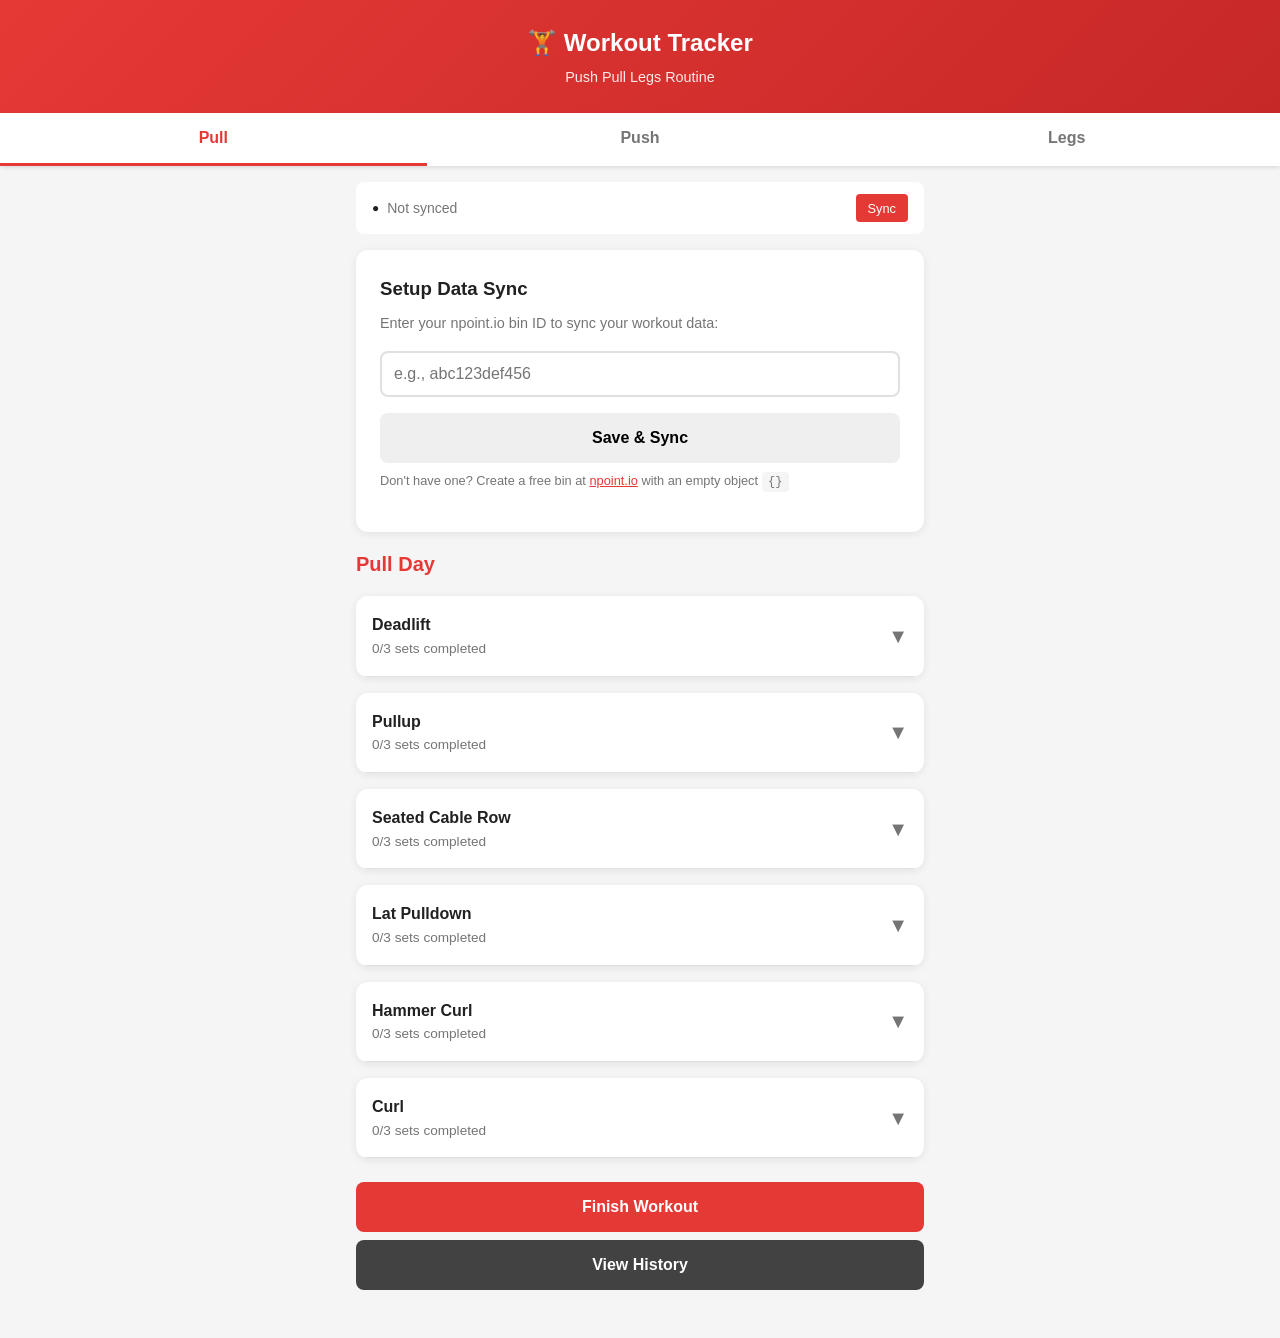
==== index.html @ d2a90299 "Add Push Pull Legs workout tracker PWA - Create frontend-only PWA for tracking weightlifting workout" ====
<!DOCTYPE html>
<html lang="en">
<head>
    <meta charset="UTF-8">
    <meta name="viewport" content="width=device-width, initial-scale=1.0">
    <meta name="description" content="Track your Push Pull Legs weightlifting workouts">
    <meta name="theme-color" content="#e53935">
    <link rel="manifest" href="manifest.json">
    <link rel="apple-touch-icon" href="icons/icon.svg">
    <title>Workout Tracker - Push Pull Legs</title>
    <link rel="stylesheet" href="styles.css">
</head>
<body>
    <header>
        <h1>🏋️ Workout Tracker</h1>
        <p class="subtitle">Push Pull Legs Routine</p>
    </header>

    <nav class="workout-tabs">
        <button class="tab-btn active" data-workout="pull">Pull</button>
        <button class="tab-btn" data-workout="push">Push</button>
        <button class="tab-btn" data-workout="legs">Legs</button>
    </nav>

    <main>
        <div class="sync-status">
            <span id="sync-indicator">●</span>
            <span id="sync-text">Not synced</span>
            <button id="sync-btn" class="btn-small">Sync</button>
        </div>

        <div class="npoint-setup" id="npoint-setup">
            <h3>Setup Data Sync</h3>
            <p>Enter your npoint.io bin ID to sync your workout data:</p>
            <input type="text" id="npoint-id" placeholder="e.g., abc123def456">
            <button id="save-npoint" class="btn">Save & Sync</button>
            <p class="help-text">
                Don't have one? Create a free bin at
                <a href="https://www.npoint.io/" target="_blank">npoint.io</a>
                with an empty object <code>{}</code>
            </p>
        </div>

        <!-- Pull Workout -->
        <section class="workout-section" id="pull-section">
            <h2>Pull Day</h2>
            <div class="exercises" id="pull-exercises"></div>
        </section>

        <!-- Push Workout -->
        <section class="workout-section hidden" id="push-section">
            <h2>Push Day</h2>
            <div class="exercises" id="push-exercises"></div>
        </section>

        <!-- Legs Workout -->
        <section class="workout-section hidden" id="legs-section">
            <h2>Legs Day</h2>
            <div class="exercises" id="legs-exercises"></div>
        </section>

        <div class="actions">
            <button id="finish-workout" class="btn btn-primary">Finish Workout</button>
            <button id="view-history" class="btn btn-secondary">View History</button>
        </div>
    </main>

    <!-- History Modal -->
    <div class="modal hidden" id="history-modal">
        <div class="modal-content">
            <div class="modal-header">
                <h2>Workout History</h2>
                <button class="close-btn" id="close-history">&times;</button>
            </div>
            <div class="modal-body" id="history-content">
                <!-- History will be populated here -->
            </div>
        </div>
    </div>

    <!-- Toast Notification -->
    <div class="toast hidden" id="toast"></div>

    <script src="app.js"></script>
</body>
</html>
---- styles.css ----
/* CSS Variables */
:root {
    --primary-color: #e53935;
    --primary-dark: #c62828;
    --secondary-color: #424242;
    --background: #f5f5f5;
    --card-bg: #ffffff;
    --text-primary: #212121;
    --text-secondary: #757575;
    --border-color: #e0e0e0;
    --success-color: #4caf50;
    --warning-color: #ff9800;
    --pull-color: #e53935;
    --push-color: #1976d2;
    --legs-color: #388e3c;
}

/* Reset and Base */
* {
    margin: 0;
    padding: 0;
    box-sizing: border-box;
}

body {
    font-family: -apple-system, BlinkMacSystemFont, 'Segoe UI', Roboto, Oxygen, Ubuntu, sans-serif;
    background-color: var(--background);
    color: var(--text-primary);
    line-height: 1.6;
    min-height: 100vh;
}

/* Header */
header {
    background: linear-gradient(135deg, var(--primary-color), var(--primary-dark));
    color: white;
    padding: 1.5rem;
    text-align: center;
    box-shadow: 0 2px 8px rgba(0,0,0,0.15);
}

header h1 {
    font-size: 1.5rem;
    font-weight: 600;
}

.subtitle {
    font-size: 0.9rem;
    opacity: 0.9;
    margin-top: 0.25rem;
}

/* Workout Tabs */
.workout-tabs {
    display: flex;
    background: var(--card-bg);
    box-shadow: 0 2px 4px rgba(0,0,0,0.1);
    position: sticky;
    top: 0;
    z-index: 100;
}

.tab-btn {
    flex: 1;
    padding: 1rem;
    border: none;
    background: transparent;
    font-size: 1rem;
    font-weight: 600;
    cursor: pointer;
    transition: all 0.2s;
    border-bottom: 3px solid transparent;
    color: var(--text-secondary);
}

.tab-btn:hover {
    background: var(--background);
}

.tab-btn.active {
    color: var(--primary-color);
    border-bottom-color: var(--primary-color);
}

.tab-btn[data-workout="pull"].active {
    color: var(--pull-color);
    border-bottom-color: var(--pull-color);
}

.tab-btn[data-workout="push"].active {
    color: var(--push-color);
    border-bottom-color: var(--push-color);
}

.tab-btn[data-workout="legs"].active {
    color: var(--legs-color);
    border-bottom-color: var(--legs-color);
}

/* Main Content */
main {
    max-width: 600px;
    margin: 0 auto;
    padding: 1rem;
}

/* Sync Status */
.sync-status {
    display: flex;
    align-items: center;
    gap: 0.5rem;
    padding: 0.75rem 1rem;
    background: var(--card-bg);
    border-radius: 8px;
    margin-bottom: 1rem;
    font-size: 0.875rem;
}

#sync-indicator {
    font-size: 0.75rem;
}

#sync-indicator.synced {
    color: var(--success-color);
}

#sync-indicator.syncing {
    color: var(--warning-color);
    animation: pulse 1s infinite;
}

#sync-indicator.error {
    color: var(--primary-color);
}

@keyframes pulse {
    0%, 100% { opacity: 1; }
    50% { opacity: 0.5; }
}

#sync-text {
    flex: 1;
    color: var(--text-secondary);
}

.btn-small {
    padding: 0.4rem 0.75rem;
    font-size: 0.8rem;
    background: var(--primary-color);
    color: white;
    border: none;
    border-radius: 4px;
    cursor: pointer;
    transition: background 0.2s;
}

.btn-small:hover {
    background: var(--primary-dark);
}

/* nPoint Setup */
.npoint-setup {
    background: var(--card-bg);
    padding: 1.5rem;
    border-radius: 12px;
    margin-bottom: 1rem;
    box-shadow: 0 2px 8px rgba(0,0,0,0.08);
}

.npoint-setup h3 {
    margin-bottom: 0.5rem;
    color: var(--text-primary);
}

.npoint-setup p {
    color: var(--text-secondary);
    margin-bottom: 1rem;
    font-size: 0.9rem;
}

.npoint-setup input {
    width: 100%;
    padding: 0.75rem;
    border: 2px solid var(--border-color);
    border-radius: 8px;
    font-size: 1rem;
    margin-bottom: 1rem;
    transition: border-color 0.2s;
}

.npoint-setup input:focus {
    outline: none;
    border-color: var(--primary-color);
}

.help-text {
    font-size: 0.8rem !important;
    margin-top: 0.5rem !important;
}

.help-text a {
    color: var(--primary-color);
}

.help-text code {
    background: var(--background);
    padding: 0.2rem 0.4rem;
    border-radius: 4px;
    font-size: 0.75rem;
}

.npoint-setup.hidden {
    display: none;
}

/* Workout Section */
.workout-section {
    margin-bottom: 1rem;
}

.workout-section.hidden {
    display: none;
}

.workout-section h2 {
    font-size: 1.25rem;
    margin-bottom: 1rem;
    display: flex;
    align-items: center;
    gap: 0.5rem;
}

#pull-section h2 { color: var(--pull-color); }
#push-section h2 { color: var(--push-color); }
#legs-section h2 { color: var(--legs-color); }

/* Exercise Card */
.exercise-card {
    background: var(--card-bg);
    border-radius: 12px;
    margin-bottom: 1rem;
    box-shadow: 0 2px 8px rgba(0,0,0,0.08);
    overflow: hidden;
}

.exercise-header {
    padding: 1rem;
    cursor: pointer;
    display: flex;
    justify-content: space-between;
    align-items: center;
    border-bottom: 1px solid var(--border-color);
    transition: background 0.2s;
}

.exercise-header:hover {
    background: var(--background);
}

.exercise-name {
    font-weight: 600;
    font-size: 1rem;
}

.exercise-summary {
    font-size: 0.85rem;
    color: var(--text-secondary);
}

.exercise-toggle {
    font-size: 1.25rem;
    color: var(--text-secondary);
    transition: transform 0.2s;
}

.exercise-card.expanded .exercise-toggle {
    transform: rotate(180deg);
}

.exercise-body {
    padding: 1rem;
    display: none;
}

.exercise-card.expanded .exercise-body {
    display: block;
}

/* Set Row */
.set-row {
    display: grid;
    grid-template-columns: 50px 1fr 1fr auto;
    gap: 0.75rem;
    align-items: center;
    padding: 0.5rem 0;
    border-bottom: 1px solid var(--border-color);
}

.set-row:last-child {
    border-bottom: none;
}

.set-label {
    font-weight: 600;
    color: var(--text-secondary);
    font-size: 0.9rem;
}

.set-input {
    display: flex;
    flex-direction: column;
    gap: 0.25rem;
}

.set-input label {
    font-size: 0.7rem;
    color: var(--text-secondary);
    text-transform: uppercase;
    letter-spacing: 0.5px;
}

.set-input input {
    width: 100%;
    padding: 0.5rem;
    border: 2px solid var(--border-color);
    border-radius: 6px;
    font-size: 1rem;
    text-align: center;
    transition: border-color 0.2s;
}

.set-input input:focus {
    outline: none;
    border-color: var(--primary-color);
}

.set-input input.improved {
    border-color: var(--success-color);
    background: rgba(76, 175, 80, 0.1);
}

.set-check {
    width: 36px;
    height: 36px;
    border: 2px solid var(--border-color);
    border-radius: 50%;
    background: white;
    cursor: pointer;
    display: flex;
    align-items: center;
    justify-content: center;
    font-size: 1.25rem;
    transition: all 0.2s;
}

.set-check:hover {
    border-color: var(--success-color);
}

.set-check.completed {
    background: var(--success-color);
    border-color: var(--success-color);
    color: white;
}

/* Previous Performance */
.previous-performance {
    background: var(--background);
    padding: 0.75rem;
    border-radius: 8px;
    margin-bottom: 1rem;
    font-size: 0.85rem;
}

.previous-performance .label {
    color: var(--text-secondary);
    margin-bottom: 0.25rem;
}

.previous-performance .value {
    font-weight: 600;
    color: var(--text-primary);
}

/* Weight Suggestion */
.weight-suggestion {
    font-size: 0.75rem;
    color: var(--success-color);
    margin-top: 0.25rem;
}

/* Buttons */
.btn {
    width: 100%;
    padding: 1rem;
    border: none;
    border-radius: 8px;
    font-size: 1rem;
    font-weight: 600;
    cursor: pointer;
    transition: all 0.2s;
}

.btn-primary {
    background: var(--primary-color);
    color: white;
}

.btn-primary:hover {
    background: var(--primary-dark);
}

.btn-secondary {
    background: var(--secondary-color);
    color: white;
    margin-top: 0.5rem;
}

.btn-secondary:hover {
    background: #333;
}

.actions {
    margin-top: 1.5rem;
    padding-bottom: 2rem;
}

/* Modal */
.modal {
    position: fixed;
    top: 0;
    left: 0;
    right: 0;
    bottom: 0;
    background: rgba(0,0,0,0.5);
    display: flex;
    align-items: center;
    justify-content: center;
    z-index: 1000;
    padding: 1rem;
}

.modal.hidden {
    display: none;
}

.modal-content {
    background: var(--card-bg);
    border-radius: 12px;
    width: 100%;
    max-width: 500px;
    max-height: 80vh;
    overflow: hidden;
    display: flex;
    flex-direction: column;
}

.modal-header {
    display: flex;
    justify-content: space-between;
    align-items: center;
    padding: 1rem;
    border-bottom: 1px solid var(--border-color);
}

.modal-header h2 {
    font-size: 1.25rem;
}

.close-btn {
    background: none;
    border: none;
    font-size: 1.5rem;
    cursor: pointer;
    color: var(--text-secondary);
    padding: 0.25rem;
}

.close-btn:hover {
    color: var(--text-primary);
}

.modal-body {
    padding: 1rem;
    overflow-y: auto;
}

/* History Items */
.history-item {
    background: var(--background);
    padding: 1rem;
    border-radius: 8px;
    margin-bottom: 0.75rem;
}

.history-date {
    font-weight: 600;
    color: var(--text-primary);
    margin-bottom: 0.5rem;
    display: flex;
    justify-content: space-between;
    align-items: center;
}

.history-type {
    font-size: 0.75rem;
    padding: 0.25rem 0.5rem;
    border-radius: 4px;
    color: white;
}

.history-type.pull { background: var(--pull-color); }
.history-type.push { background: var(--push-color); }
.history-type.legs { background: var(--legs-color); }

.history-exercises {
    font-size: 0.85rem;
    color: var(--text-secondary);
}

.history-exercise {
    margin-top: 0.5rem;
    padding-left: 0.5rem;
    border-left: 3px solid var(--border-color);
}

.history-exercise-name {
    font-weight: 500;
    color: var(--text-primary);
}

.history-sets {
    font-size: 0.8rem;
    margin-top: 0.25rem;
}

.no-history {
    text-align: center;
    color: var(--text-secondary);
    padding: 2rem;
}

/* Toast */
.toast {
    position: fixed;
    bottom: 2rem;
    left: 50%;
    transform: translateX(-50%);
    background: var(--secondary-color);
    color: white;
    padding: 1rem 1.5rem;
    border-radius: 8px;
    box-shadow: 0 4px 12px rgba(0,0,0,0.2);
    z-index: 1001;
    animation: slideUp 0.3s ease;
}

.toast.hidden {
    display: none;
}

.toast.success {
    background: var(--success-color);
}

.toast.error {
    background: var(--primary-color);
}

@keyframes slideUp {
    from {
        opacity: 0;
        transform: translateX(-50%) translateY(20px);
    }
    to {
        opacity: 1;
        transform: translateX(-50%) translateY(0);
    }
}

/* Empty State */
.empty-state {
    text-align: center;
    padding: 2rem;
    color: var(--text-secondary);
}

/* Responsive */
@media (max-width: 400px) {
    .set-row {
        grid-template-columns: 40px 1fr 1fr auto;
        gap: 0.5rem;
    }

    .set-input input {
        padding: 0.4rem;
        font-size: 0.9rem;
    }
}

/* Add Set Button */
.add-set-btn {
    width: 100%;
    padding: 0.75rem;
    margin-top: 0.5rem;
    background: var(--background);
    border: 2px dashed var(--border-color);
    border-radius: 8px;
    color: var(--text-secondary);
    font-size: 0.9rem;
    cursor: pointer;
    transition: all 0.2s;
}

.add-set-btn:hover {
    border-color: var(--primary-color);
    color: var(--primary-color);
}

/* Remove Set Button */
.remove-set-btn {
    background: none;
    border: none;
    color: var(--text-secondary);
    cursor: pointer;
    font-size: 1rem;
    padding: 0.25rem;
    opacity: 0;
    transition: opacity 0.2s;
}

.set-row:hover .remove-set-btn {
    opacity: 1;
}

.remove-set-btn:hover {
    color: var(--primary-color);
}
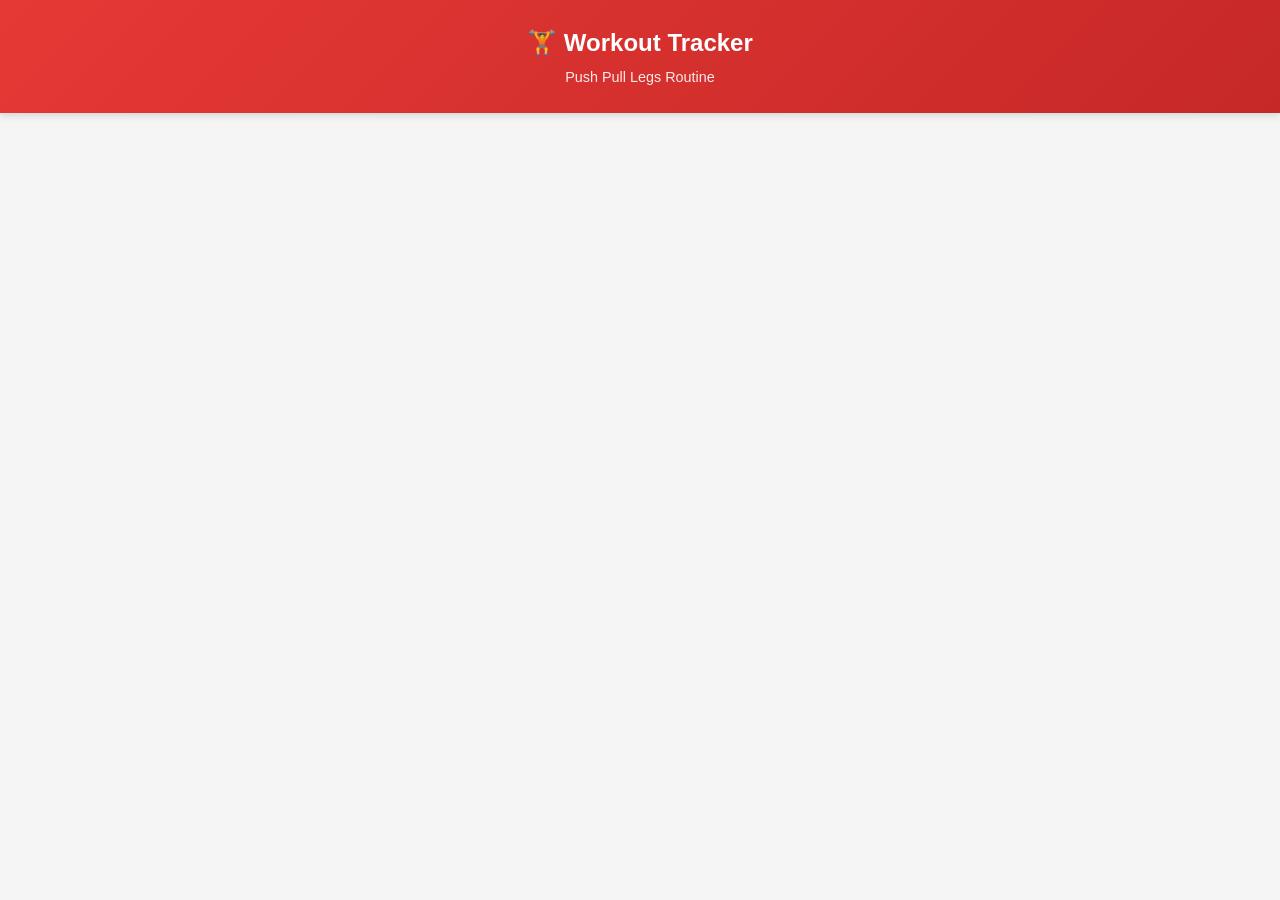
==== commit 447b4921: "Add exercise history, records, reordering, edit sessions, desktop view Major feature update: - Exerc" ====
--- a/index.html
+++ b/index.html
@@ -2,7 +2,7 @@
 <html lang="en">
 <head>
     <meta charset="UTF-8">
-    <meta name="viewport" content="width=device-width, initial-scale=1.0">
+    <meta name="viewport" content="width=device-width, initial-scale=1.0, maximum-scale=1.0, user-scalable=no">
     <meta name="description" content="Track your Push Pull Legs weightlifting workouts">
     <meta name="theme-color" content="#e53935">
     <link rel="manifest" href="manifest.json">
@@ -16,54 +16,126 @@
         <p class="subtitle">Push Pull Legs Routine</p>
     </header>
 
-    <nav class="workout-tabs">
-        <button class="tab-btn active" data-workout="pull">Pull</button>
-        <button class="tab-btn" data-workout="push">Push</button>
-        <button class="tab-btn" data-workout="legs">Legs</button>
-    </nav>
+    <!-- Mobile View -->
+    <div id="mobile-view">
+        <nav class="workout-tabs">
+            <button class="tab-btn active" data-workout="pull">Pull</button>
+            <button class="tab-btn" data-workout="push">Push</button>
+            <button class="tab-btn" data-workout="legs">Legs</button>
+            <button class="tab-btn" data-workout="records">Records</button>
+        </nav>
 
-    <main>
-        <div class="sync-status">
-            <span id="sync-indicator">●</span>
-            <span id="sync-text">Not synced</span>
-            <button id="sync-btn" class="btn-small">Sync</button>
+        <main>
+            <div class="sync-status">
+                <span id="sync-indicator">●</span>
+                <span id="sync-text">Not synced</span>
+                <button id="sync-btn" class="btn-small">Sync</button>
+            </div>
+
+            <div class="npoint-setup" id="npoint-setup">
+                <h3>Setup Data Sync</h3>
+                <p>Enter your npoint.io bin ID to sync your workout data:</p>
+                <input type="text" id="npoint-id" placeholder="e.g., abc123def456">
+                <button id="save-npoint" class="btn">Save & Sync</button>
+                <p class="help-text">
+                    Don't have one? Create a free bin at
+                    <a href="https://www.npoint.io/" target="_blank">npoint.io</a>
+                    with an empty object <code>{}</code>
+                </p>
+            </div>
+
+            <div class="npoint-connected hidden" id="npoint-connected">
+                <span>Connected: <code id="connected-id"></code></span>
+                <button id="clear-npoint" class="btn-small btn-danger">Clear</button>
+            </div>
+
+            <!-- Pull Workout -->
+            <section class="workout-section" id="pull-section">
+                <h2>Pull Day <button class="reorder-toggle btn-small" data-workout="pull">Reorder</button></h2>
+                <div class="exercises" id="pull-exercises" data-workout="pull"></div>
+            </section>
+
+            <!-- Push Workout -->
+            <section class="workout-section hidden" id="push-section">
+                <h2>Push Day <button class="reorder-toggle btn-small" data-workout="push">Reorder</button></h2>
+                <div class="exercises" id="push-exercises" data-workout="push"></div>
+            </section>
+
+            <!-- Legs Workout -->
+            <section class="workout-section hidden" id="legs-section">
+                <h2>Legs Day <button class="reorder-toggle btn-small" data-workout="legs">Reorder</button></h2>
+                <div class="exercises" id="legs-exercises" data-workout="legs"></div>
+            </section>
+
+            <!-- Records Section -->
+            <section class="workout-section hidden" id="records-section">
+                <h2>Personal Records</h2>
+                <div id="records-content"></div>
+            </section>
+
+            <div class="actions" id="workout-actions">
+                <button id="finish-workout" class="btn btn-primary">Finish Workout</button>
+                <button id="view-history" class="btn btn-secondary">View History</button>
+            </div>
+        </main>
+    </div>
+
+    <!-- Desktop View -->
+    <div id="desktop-view" class="hidden">
+        <div class="desktop-header">
+            <div class="sync-status">
+                <span id="desktop-sync-indicator">●</span>
+                <span id="desktop-sync-text">Not synced</span>
+                <button id="desktop-sync-btn" class="btn-small">Sync</button>
+            </div>
+            <div class="desktop-tabs">
+                <button class="desktop-tab active" data-view="workouts">Workouts</button>
+                <button class="desktop-tab" data-view="records">Records</button>
+                <button class="desktop-tab" data-view="progress">Progress</button>
+            </div>
         </div>
 
-        <div class="npoint-setup" id="npoint-setup">
-            <h3>Setup Data Sync</h3>
-            <p>Enter your npoint.io bin ID to sync your workout data:</p>
-            <input type="text" id="npoint-id" placeholder="e.g., abc123def456">
-            <button id="save-npoint" class="btn">Save & Sync</button>
-            <p class="help-text">
-                Don't have one? Create a free bin at
-                <a href="https://www.npoint.io/" target="_blank">npoint.io</a>
-                with an empty object <code>{}</code>
-            </p>
+        <!-- Workouts Grid View -->
+        <div class="desktop-content" id="desktop-workouts">
+            <div class="workouts-grid">
+                <div class="workout-column" id="desktop-pull">
+                    <h2 class="column-header pull">Pull</h2>
+                    <div class="workout-list" id="desktop-pull-list"></div>
+                </div>
+                <div class="workout-column" id="desktop-push">
+                    <h2 class="column-header push">Push</h2>
+                    <div class="workout-list" id="desktop-push-list"></div>
+                </div>
+                <div class="workout-column" id="desktop-legs">
+                    <h2 class="column-header legs">Legs</h2>
+                    <div class="workout-list" id="desktop-legs-list"></div>
+                </div>
+            </div>
         </div>
 
-        <!-- Pull Workout -->
-        <section class="workout-section" id="pull-section">
-            <h2>Pull Day</h2>
-            <div class="exercises" id="pull-exercises"></div>
-        </section>
+        <!-- Records View -->
+        <div class="desktop-content hidden" id="desktop-records">
+            <div id="desktop-records-content"></div>
+        </div>
 
-        <!-- Push Workout -->
-        <section class="workout-section hidden" id="push-section">
-            <h2>Push Day</h2>
-            <div class="exercises" id="push-exercises"></div>
-        </section>
-
-        <!-- Legs Workout -->
-        <section class="workout-section hidden" id="legs-section">
-            <h2>Legs Day</h2>
-            <div class="exercises" id="legs-exercises"></div>
-        </section>
-
-        <div class="actions">
-            <button id="finish-workout" class="btn btn-primary">Finish Workout</button>
-            <button id="view-history" class="btn btn-secondary">View History</button>
+        <!-- Progress/Charts View -->
+        <div class="desktop-content hidden" id="desktop-progress">
+            <div class="exercise-selector">
+                <label>Select Exercise:</label>
+                <select id="progress-exercise-select"></select>
+            </div>
+            <div class="charts-container">
+                <div class="chart-card">
+                    <h3>Volume Over Time (Weight × Reps)</h3>
+                    <div class="heatmap-container" id="volume-heatmap"></div>
+                </div>
+                <div class="chart-card">
+                    <h3>Max Weight Progression</h3>
+                    <div class="chart-container" id="weight-chart"></div>
+                </div>
+            </div>
         </div>
-    </main>
+    </div>
 
     <!-- History Modal -->
     <div class="modal hidden" id="history-modal">
@@ -72,10 +144,41 @@
                 <h2>Workout History</h2>
                 <button class="close-btn" id="close-history">&times;</button>
             </div>
-            <div class="modal-body" id="history-content">
-                <!-- History will be populated here -->
+            <div class="modal-body" id="history-content"></div>
+        </div>
+    </div>
+
+    <!-- Edit Session Modal -->
+    <div class="modal hidden" id="edit-modal">
+        <div class="modal-content modal-large">
+            <div class="modal-header">
+                <h2>Edit Workout</h2>
+                <button class="close-btn" id="close-edit">&times;</button>
+            </div>
+            <div class="modal-body" id="edit-content"></div>
+            <div class="modal-footer">
+                <button id="delete-workout" class="btn btn-danger">Delete Workout</button>
+                <button id="save-workout" class="btn btn-primary">Save Changes</button>
             </div>
         </div>
+    </div>
+
+    <!-- Exercise History Modal -->
+    <div class="modal hidden" id="exercise-history-modal">
+        <div class="modal-content">
+            <div class="modal-header">
+                <h2 id="exercise-history-title">Exercise History</h2>
+                <button class="close-btn" id="close-exercise-history">&times;</button>
+            </div>
+            <div class="modal-body" id="exercise-history-content"></div>
+        </div>
+    </div>
+
+    <!-- Update Banner -->
+    <div class="update-banner hidden" id="update-banner">
+        <span>A new version is available!</span>
+        <button id="update-btn">Update Now</button>
+        <button id="dismiss-update" class="dismiss-btn">&times;</button>
     </div>
 
     <!-- Toast Notification -->
--- a/styles.css
+++ b/styles.css
@@ -22,6 +22,17 @@
     box-sizing: border-box;
 }
 
+/* Prevent zoom on input focus (iOS requires 16px minimum) */
+input, select, textarea {
+    font-size: 16px;
+    touch-action: manipulation;
+}
+
+/* Disable touch zoom gestures */
+html {
+    touch-action: manipulation;
+}
+
 body {
     font-family: -apple-system, BlinkMacSystemFont, 'Segoe UI', Roboto, Oxygen, Ubuntu, sans-serif;
     background-color: var(--background);
@@ -211,6 +222,33 @@
 
 .npoint-setup.hidden {
     display: none;
+}
+
+/* nPoint Connected Status */
+.npoint-connected {
+    display: flex;
+    align-items: center;
+    justify-content: space-between;
+    background: var(--card-bg);
+    padding: 0.75rem 1rem;
+    border-radius: 8px;
+    margin-bottom: 1rem;
+    font-size: 0.875rem;
+}
+
+.npoint-connected.hidden {
+    display: none;
+}
+
+.npoint-connected code {
+    background: var(--background);
+    padding: 0.2rem 0.5rem;
+    border-radius: 4px;
+    font-size: 0.8rem;
+}
+
+.btn-danger {
+    background: var(--primary-color) !important;
 }
 
 /* Workout Section */
@@ -636,3 +674,590 @@
 .remove-set-btn:hover {
     color: var(--primary-color);
 }
+
+/* Update Banner */
+.update-banner {
+    position: fixed;
+    bottom: 0;
+    left: 0;
+    right: 0;
+    background: linear-gradient(135deg, #1976d2, #1565c0);
+    color: white;
+    padding: 1rem;
+    display: flex;
+    align-items: center;
+    justify-content: center;
+    gap: 1rem;
+    z-index: 1002;
+    box-shadow: 0 -2px 10px rgba(0,0,0,0.2);
+    animation: slideInUp 0.3s ease;
+}
+
+.update-banner.hidden {
+    display: none;
+}
+
+.update-banner span {
+    font-weight: 500;
+}
+
+.update-banner #update-btn {
+    background: white;
+    color: #1976d2;
+    border: none;
+    padding: 0.5rem 1rem;
+    border-radius: 6px;
+    font-weight: 600;
+    cursor: pointer;
+    font-size: 0.9rem;
+    transition: transform 0.2s;
+}
+
+.update-banner #update-btn:hover {
+    transform: scale(1.05);
+}
+
+.update-banner .dismiss-btn {
+    background: none;
+    border: none;
+    color: white;
+    font-size: 1.5rem;
+    cursor: pointer;
+    padding: 0 0.5rem;
+    opacity: 0.8;
+    line-height: 1;
+}
+
+.update-banner .dismiss-btn:hover {
+    opacity: 1;
+}
+
+@keyframes slideInUp {
+    from {
+        transform: translateY(100%);
+    }
+    to {
+        transform: translateY(0);
+    }
+}
+
+/* ==========================================
+   Exercise History Expand/Collapse
+   ========================================== */
+
+.exercise-history-toggle {
+    display: flex;
+    align-items: center;
+    gap: 0.5rem;
+    padding: 0.5rem;
+    margin-top: 0.5rem;
+    background: none;
+    border: none;
+    color: var(--primary-color);
+    cursor: pointer;
+    font-size: 0.8rem;
+    width: 100%;
+    justify-content: center;
+}
+
+.exercise-history-toggle:hover {
+    text-decoration: underline;
+}
+
+.exercise-full-history {
+    display: none;
+    margin-top: 0.5rem;
+    padding-top: 0.5rem;
+    border-top: 1px solid var(--border-color);
+}
+
+.exercise-full-history.expanded {
+    display: block;
+}
+
+.history-entry {
+    padding: 0.5rem;
+    margin-bottom: 0.5rem;
+    background: var(--background);
+    border-radius: 6px;
+    font-size: 0.8rem;
+}
+
+.history-entry-date {
+    color: var(--text-secondary);
+    font-size: 0.75rem;
+}
+
+.history-entry-sets {
+    font-weight: 500;
+    margin-top: 0.25rem;
+}
+
+/* ==========================================
+   Drag and Drop Reordering
+   ========================================== */
+
+.reorder-toggle {
+    background: var(--secondary-color);
+    margin-left: auto;
+}
+
+.reorder-toggle.active {
+    background: var(--success-color);
+}
+
+.exercises.reordering .exercise-card {
+    cursor: grab;
+    border: 2px dashed transparent;
+    transition: border-color 0.2s;
+}
+
+.exercises.reordering .exercise-card:hover {
+    border-color: var(--primary-color);
+}
+
+.exercise-card.dragging {
+    opacity: 0.5;
+    cursor: grabbing !important;
+}
+
+.exercise-card.drag-over {
+    border-color: var(--success-color) !important;
+    background: rgba(76, 175, 80, 0.1);
+}
+
+.drag-handle {
+    display: none;
+    padding: 0.5rem;
+    cursor: grab;
+    color: var(--text-secondary);
+    font-size: 1.2rem;
+}
+
+.exercises.reordering .drag-handle {
+    display: flex;
+    align-items: center;
+}
+
+/* ==========================================
+   Records Section
+   ========================================== */
+
+#records-section h2,
+#desktop-records h2 {
+    color: var(--warning-color);
+}
+
+.records-grid {
+    display: grid;
+    gap: 1rem;
+}
+
+.record-card {
+    background: var(--card-bg);
+    border-radius: 12px;
+    padding: 1rem;
+    box-shadow: 0 2px 8px rgba(0,0,0,0.08);
+}
+
+.record-card h3 {
+    font-size: 1rem;
+    color: var(--text-secondary);
+    margin-bottom: 0.75rem;
+    display: flex;
+    align-items: center;
+    gap: 0.5rem;
+}
+
+.record-card h3::before {
+    content: "🏆";
+}
+
+.record-item {
+    display: flex;
+    justify-content: space-between;
+    align-items: center;
+    padding: 0.5rem 0;
+    border-bottom: 1px solid var(--border-color);
+}
+
+.record-item:last-child {
+    border-bottom: none;
+}
+
+.record-exercise {
+    font-weight: 500;
+}
+
+.record-value {
+    font-weight: 700;
+    color: var(--primary-color);
+}
+
+.record-date {
+    font-size: 0.75rem;
+    color: var(--text-secondary);
+}
+
+/* ==========================================
+   Edit Modal
+   ========================================== */
+
+.modal-large {
+    max-width: 700px;
+}
+
+.modal-footer {
+    display: flex;
+    gap: 1rem;
+    padding: 1rem;
+    border-top: 1px solid var(--border-color);
+    justify-content: space-between;
+}
+
+.modal-footer .btn {
+    width: auto;
+    padding: 0.75rem 1.5rem;
+}
+
+.modal-footer .btn-danger {
+    background: var(--primary-color);
+}
+
+.edit-exercise {
+    background: var(--background);
+    border-radius: 8px;
+    padding: 1rem;
+    margin-bottom: 1rem;
+}
+
+.edit-exercise-header {
+    font-weight: 600;
+    margin-bottom: 0.75rem;
+}
+
+.edit-set-row {
+    display: grid;
+    grid-template-columns: 50px 1fr 1fr auto;
+    gap: 0.5rem;
+    align-items: center;
+    margin-bottom: 0.5rem;
+}
+
+.edit-set-row input {
+    padding: 0.5rem;
+    border: 1px solid var(--border-color);
+    border-radius: 4px;
+    text-align: center;
+}
+
+.delete-set-btn {
+    background: none;
+    border: none;
+    color: var(--primary-color);
+    cursor: pointer;
+    font-size: 1.2rem;
+    padding: 0.25rem;
+}
+
+/* History Edit Button */
+.history-item {
+    position: relative;
+}
+
+.edit-history-btn {
+    background: none;
+    border: none;
+    color: var(--text-secondary);
+    cursor: pointer;
+    padding: 0.25rem 0.5rem;
+    font-size: 0.8rem;
+}
+
+.edit-history-btn:hover {
+    color: var(--primary-color);
+}
+
+/* ==========================================
+   Desktop View
+   ========================================== */
+
+#desktop-view {
+    display: none;
+}
+
+@media (min-width: 1024px) {
+    #mobile-view {
+        display: none;
+    }
+
+    #desktop-view {
+        display: block;
+        max-width: 1400px;
+        margin: 0 auto;
+        padding: 1rem;
+    }
+
+    #desktop-view.hidden {
+        display: none;
+    }
+
+    .desktop-header {
+        display: flex;
+        justify-content: space-between;
+        align-items: center;
+        margin-bottom: 1.5rem;
+        padding: 1rem;
+        background: var(--card-bg);
+        border-radius: 12px;
+        box-shadow: 0 2px 8px rgba(0,0,0,0.08);
+    }
+
+    .desktop-tabs {
+        display: flex;
+        gap: 0.5rem;
+    }
+
+    .desktop-tab {
+        padding: 0.75rem 1.5rem;
+        border: none;
+        background: var(--background);
+        border-radius: 8px;
+        font-weight: 600;
+        cursor: pointer;
+        transition: all 0.2s;
+    }
+
+    .desktop-tab:hover {
+        background: var(--border-color);
+    }
+
+    .desktop-tab.active {
+        background: var(--primary-color);
+        color: white;
+    }
+
+    .desktop-content {
+        background: var(--card-bg);
+        border-radius: 12px;
+        padding: 1.5rem;
+        box-shadow: 0 2px 8px rgba(0,0,0,0.08);
+    }
+
+    .desktop-content.hidden {
+        display: none;
+    }
+
+    /* Workouts Grid */
+    .workouts-grid {
+        display: grid;
+        grid-template-columns: repeat(3, 1fr);
+        gap: 1.5rem;
+    }
+
+    .workout-column {
+        min-height: 400px;
+    }
+
+    .column-header {
+        font-size: 1.25rem;
+        padding: 0.75rem 1rem;
+        border-radius: 8px;
+        margin-bottom: 1rem;
+        color: white;
+        text-align: center;
+    }
+
+    .column-header.pull { background: var(--pull-color); }
+    .column-header.push { background: var(--push-color); }
+    .column-header.legs { background: var(--legs-color); }
+
+    .workout-list {
+        display: flex;
+        flex-direction: column;
+        gap: 0.75rem;
+        max-height: 600px;
+        overflow-y: auto;
+    }
+
+    .desktop-workout-card {
+        background: var(--background);
+        border-radius: 8px;
+        padding: 1rem;
+        cursor: pointer;
+        transition: all 0.2s;
+        border: 2px solid transparent;
+    }
+
+    .desktop-workout-card:hover {
+        border-color: var(--primary-color);
+        transform: translateY(-2px);
+    }
+
+    .desktop-workout-date {
+        font-weight: 600;
+        margin-bottom: 0.5rem;
+    }
+
+    .desktop-workout-summary {
+        font-size: 0.85rem;
+        color: var(--text-secondary);
+    }
+
+    /* Desktop Records */
+    #desktop-records .records-grid {
+        grid-template-columns: repeat(3, 1fr);
+    }
+
+    /* Progress/Charts */
+    .exercise-selector {
+        display: flex;
+        align-items: center;
+        gap: 1rem;
+        margin-bottom: 1.5rem;
+    }
+
+    .exercise-selector select {
+        padding: 0.75rem 1rem;
+        border: 2px solid var(--border-color);
+        border-radius: 8px;
+        font-size: 1rem;
+        min-width: 250px;
+    }
+
+    .charts-container {
+        display: grid;
+        grid-template-columns: repeat(2, 1fr);
+        gap: 1.5rem;
+    }
+
+    .chart-card {
+        background: var(--background);
+        border-radius: 12px;
+        padding: 1.5rem;
+    }
+
+    .chart-card h3 {
+        margin-bottom: 1rem;
+        font-size: 1rem;
+        color: var(--text-secondary);
+    }
+
+    /* Heatmap */
+    .heatmap-container {
+        overflow-x: auto;
+    }
+
+    .heatmap {
+        display: flex;
+        flex-direction: column;
+        gap: 3px;
+    }
+
+    .heatmap-row {
+        display: flex;
+        gap: 3px;
+        align-items: center;
+    }
+
+    .heatmap-label {
+        width: 40px;
+        font-size: 0.7rem;
+        color: var(--text-secondary);
+        text-align: right;
+        padding-right: 8px;
+    }
+
+    .heatmap-cell {
+        width: 14px;
+        height: 14px;
+        border-radius: 2px;
+        background: var(--border-color);
+        cursor: pointer;
+        position: relative;
+    }
+
+    .heatmap-cell:hover::after {
+        content: attr(data-tooltip);
+        position: absolute;
+        bottom: 100%;
+        left: 50%;
+        transform: translateX(-50%);
+        background: var(--secondary-color);
+        color: white;
+        padding: 0.25rem 0.5rem;
+        border-radius: 4px;
+        font-size: 0.7rem;
+        white-space: nowrap;
+        z-index: 10;
+    }
+
+    .heatmap-cell.level-1 { background: rgba(76, 175, 80, 0.2); }
+    .heatmap-cell.level-2 { background: rgba(76, 175, 80, 0.4); }
+    .heatmap-cell.level-3 { background: rgba(76, 175, 80, 0.6); }
+    .heatmap-cell.level-4 { background: rgba(76, 175, 80, 0.8); }
+    .heatmap-cell.level-5 { background: var(--success-color); }
+
+    .heatmap-months {
+        display: flex;
+        padding-left: 48px;
+        margin-bottom: 4px;
+    }
+
+    .heatmap-month {
+        font-size: 0.7rem;
+        color: var(--text-secondary);
+        flex: 1;
+    }
+
+    /* Line Chart */
+    .chart-container {
+        height: 200px;
+        display: flex;
+        align-items: flex-end;
+        gap: 4px;
+        padding: 1rem 0;
+    }
+
+    .chart-bar {
+        flex: 1;
+        background: var(--primary-color);
+        border-radius: 4px 4px 0 0;
+        min-height: 4px;
+        position: relative;
+        cursor: pointer;
+        transition: opacity 0.2s;
+    }
+
+    .chart-bar:hover {
+        opacity: 0.8;
+    }
+
+    .chart-bar::after {
+        content: attr(data-value);
+        position: absolute;
+        bottom: 100%;
+        left: 50%;
+        transform: translateX(-50%);
+        font-size: 0.7rem;
+        color: var(--text-secondary);
+        display: none;
+    }
+
+    .chart-bar:hover::after {
+        display: block;
+    }
+}
+
+/* ==========================================
+   Tab for Records (mobile)
+   ========================================== */
+
+.tab-btn[data-workout="records"].active {
+    color: var(--warning-color);
+    border-bottom-color: var(--warning-color);
+}
+
+#workout-actions.hidden {
+    display: none;
+}
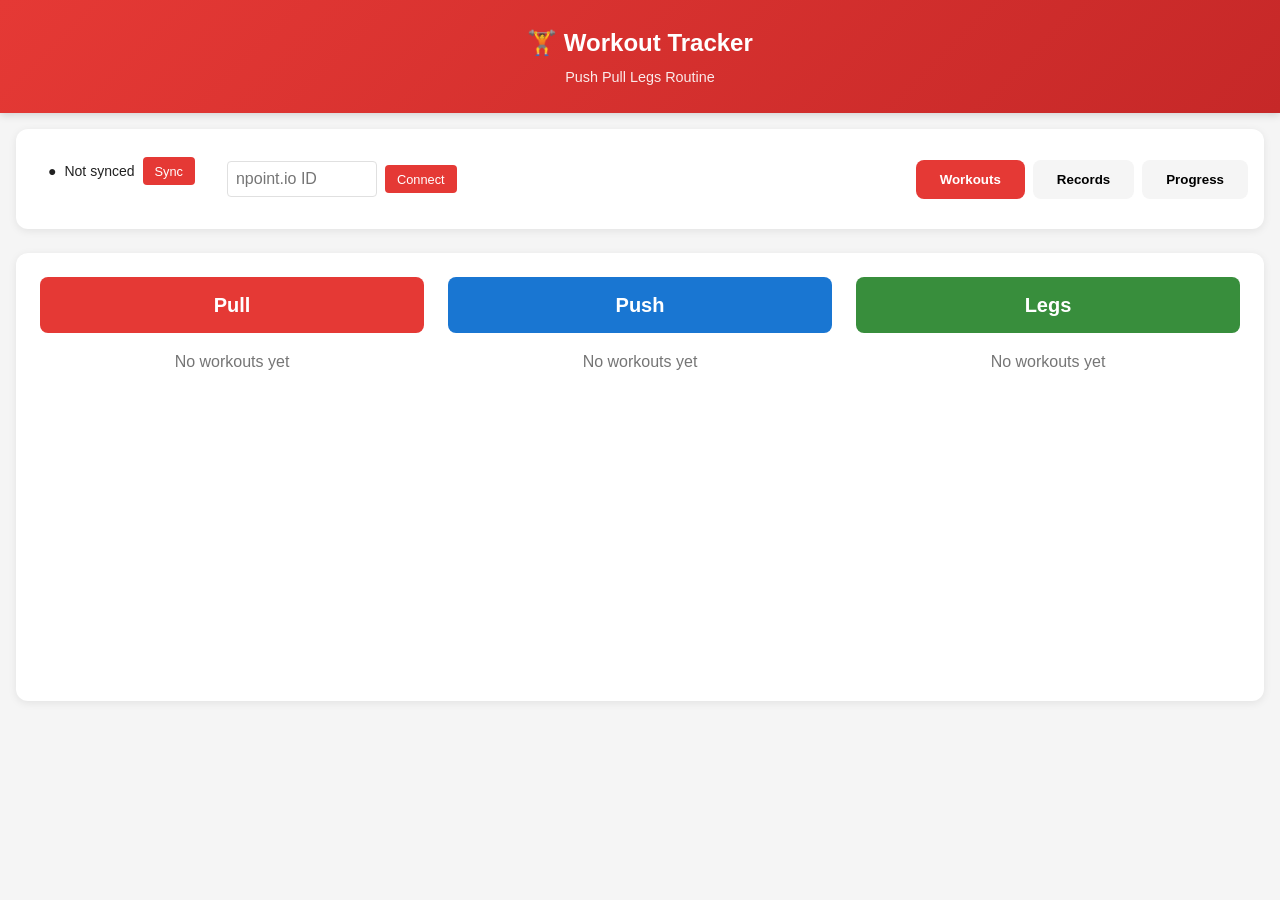
==== commit aaaaeb9f: "Fix desktop view showing blank and add npoint setup - Remove hidden class from desktop-view that was" ====
--- a/index.html
+++ b/index.html
@@ -81,12 +81,22 @@
     </div>
 
     <!-- Desktop View -->
-    <div id="desktop-view" class="hidden">
+    <div id="desktop-view">
         <div class="desktop-header">
-            <div class="sync-status">
-                <span id="desktop-sync-indicator">●</span>
-                <span id="desktop-sync-text">Not synced</span>
-                <button id="desktop-sync-btn" class="btn-small">Sync</button>
+            <div class="desktop-header-left">
+                <div class="sync-status">
+                    <span id="desktop-sync-indicator">●</span>
+                    <span id="desktop-sync-text">Not synced</span>
+                    <button id="desktop-sync-btn" class="btn-small">Sync</button>
+                </div>
+                <div class="desktop-npoint-setup" id="desktop-npoint-setup">
+                    <input type="text" id="desktop-npoint-id" placeholder="npoint.io ID">
+                    <button id="desktop-save-npoint" class="btn-small">Connect</button>
+                </div>
+                <div class="desktop-npoint-connected hidden" id="desktop-npoint-connected">
+                    <span>ID: <code id="desktop-connected-id"></code></span>
+                    <button id="desktop-clear-npoint" class="btn-small btn-danger">Clear</button>
+                </div>
             </div>
             <div class="desktop-tabs">
                 <button class="desktop-tab active" data-view="workouts">Workouts</button>
--- a/styles.css
+++ b/styles.css
@@ -817,8 +817,11 @@
 }
 
 .exercise-card.dragging {
-    opacity: 0.5;
+    opacity: 0.9;
     cursor: grabbing !important;
+    box-shadow: 0 8px 24px rgba(0,0,0,0.2);
+    transform: scale(1.02);
+    background: var(--card-bg);
 }
 
 .exercise-card.drag-over {
@@ -826,17 +829,37 @@
     background: rgba(76, 175, 80, 0.1);
 }
 
+.drag-placeholder {
+    opacity: 0.5;
+}
+
 .drag-handle {
     display: none;
-    padding: 0.5rem;
+    padding: 1rem 0.75rem;
     cursor: grab;
     color: var(--text-secondary);
-    font-size: 1.2rem;
+    font-size: 1.4rem;
+    touch-action: none;
+    user-select: none;
+    -webkit-user-select: none;
+}
+
+.drag-handle:active {
+    cursor: grabbing;
+    color: var(--primary-color);
 }
 
 .exercises.reordering .drag-handle {
     display: flex;
     align-items: center;
+}
+
+.exercises.reordering .exercise-header {
+    padding-left: 0;
+}
+
+.exercises.reordering .exercise-toggle {
+    display: none;
 }
 
 /* ==========================================
@@ -996,10 +1019,6 @@
         max-width: 1400px;
         margin: 0 auto;
         padding: 1rem;
-    }
-
-    #desktop-view.hidden {
-        display: none;
     }
 
     .desktop-header {
@@ -1011,6 +1030,46 @@
         background: var(--card-bg);
         border-radius: 12px;
         box-shadow: 0 2px 8px rgba(0,0,0,0.08);
+    }
+
+    .desktop-header-left {
+        display: flex;
+        align-items: center;
+        gap: 1rem;
+    }
+
+    .desktop-npoint-setup {
+        display: flex;
+        align-items: center;
+        gap: 0.5rem;
+    }
+
+    .desktop-npoint-setup input {
+        padding: 0.5rem;
+        border: 1px solid var(--border-color);
+        border-radius: 4px;
+        width: 150px;
+    }
+
+    .desktop-npoint-setup.hidden {
+        display: none;
+    }
+
+    .desktop-npoint-connected {
+        display: flex;
+        align-items: center;
+        gap: 0.5rem;
+        font-size: 0.85rem;
+    }
+
+    .desktop-npoint-connected.hidden {
+        display: none;
+    }
+
+    .desktop-npoint-connected code {
+        background: var(--background);
+        padding: 0.2rem 0.4rem;
+        border-radius: 4px;
     }
 
     .desktop-tabs {
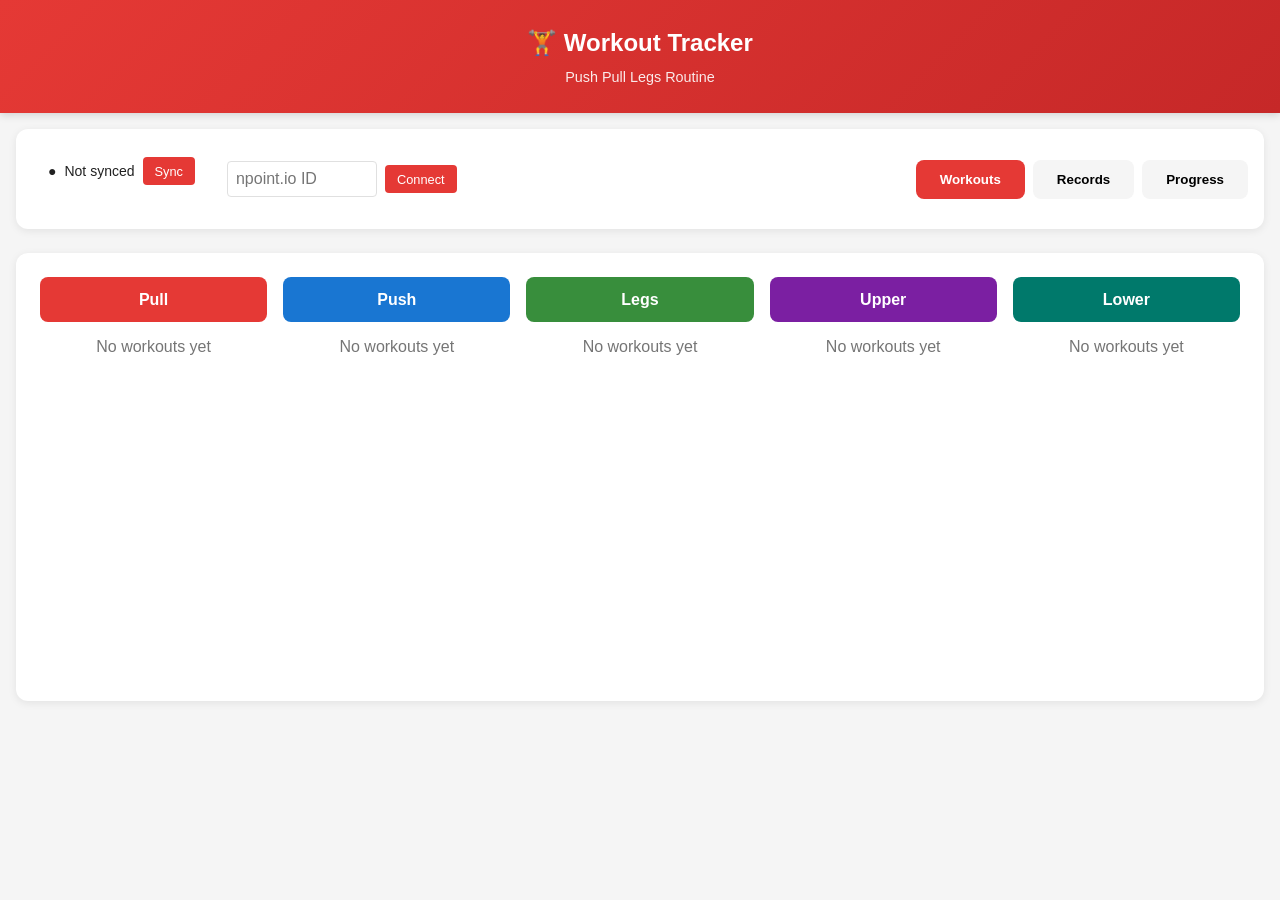
==== commit 46f6fee4: "Update workouts and add Upper/Lower workout types Pull: - Deadlift 4×5, Pullup 3×8, Cable Row 3×10, " ====
--- a/index.html
+++ b/index.html
@@ -22,7 +22,9 @@
             <button class="tab-btn active" data-workout="pull">Pull</button>
             <button class="tab-btn" data-workout="push">Push</button>
             <button class="tab-btn" data-workout="legs">Legs</button>
-            <button class="tab-btn" data-workout="records">Records</button>
+            <button class="tab-btn" data-workout="upper">Upper</button>
+            <button class="tab-btn" data-workout="lower">Lower</button>
+            <button class="tab-btn" data-workout="records">★</button>
         </nav>
 
         <main>
@@ -67,6 +69,18 @@
                 <div class="exercises" id="legs-exercises" data-workout="legs"></div>
             </section>
 
+            <!-- Upper Workout -->
+            <section class="workout-section hidden" id="upper-section">
+                <h2>Upper Day <button class="reorder-toggle btn-small" data-workout="upper">Reorder</button></h2>
+                <div class="exercises" id="upper-exercises" data-workout="upper"></div>
+            </section>
+
+            <!-- Lower Workout -->
+            <section class="workout-section hidden" id="lower-section">
+                <h2>Lower Day <button class="reorder-toggle btn-small" data-workout="lower">Reorder</button></h2>
+                <div class="exercises" id="lower-exercises" data-workout="lower"></div>
+            </section>
+
             <!-- Records Section -->
             <section class="workout-section hidden" id="records-section">
                 <h2>Personal Records</h2>
@@ -120,6 +134,14 @@
                     <h2 class="column-header legs">Legs</h2>
                     <div class="workout-list" id="desktop-legs-list"></div>
                 </div>
+                <div class="workout-column" id="desktop-upper">
+                    <h2 class="column-header upper">Upper</h2>
+                    <div class="workout-list" id="desktop-upper-list"></div>
+                </div>
+                <div class="workout-column" id="desktop-lower">
+                    <h2 class="column-header lower">Lower</h2>
+                    <div class="workout-list" id="desktop-lower-list"></div>
+                </div>
             </div>
         </div>
 
--- a/styles.css
+++ b/styles.css
@@ -13,6 +13,8 @@
     --pull-color: #e53935;
     --push-color: #1976d2;
     --legs-color: #388e3c;
+    --upper-color: #7b1fa2;
+    --lower-color: #00796b;
 }
 
 /* Reset and Base */
@@ -108,6 +110,16 @@
     border-bottom-color: var(--legs-color);
 }
 
+.tab-btn[data-workout="upper"].active {
+    color: var(--upper-color);
+    border-bottom-color: var(--upper-color);
+}
+
+.tab-btn[data-workout="lower"].active {
+    color: var(--lower-color);
+    border-bottom-color: var(--lower-color);
+}
+
 /* Main Content */
 main {
     max-width: 600px;
@@ -271,6 +283,8 @@
 #pull-section h2 { color: var(--pull-color); }
 #push-section h2 { color: var(--push-color); }
 #legs-section h2 { color: var(--legs-color); }
+#upper-section h2 { color: var(--upper-color); }
+#lower-section h2 { color: var(--lower-color); }
 
 /* Exercise Card */
 .exercise-card {
@@ -550,6 +564,8 @@
 .history-type.pull { background: var(--pull-color); }
 .history-type.push { background: var(--push-color); }
 .history-type.legs { background: var(--legs-color); }
+.history-type.upper { background: var(--upper-color); }
+.history-type.lower { background: var(--lower-color); }
 
 .history-exercises {
     font-size: 0.85rem;
@@ -1110,8 +1126,8 @@
     /* Workouts Grid */
     .workouts-grid {
         display: grid;
-        grid-template-columns: repeat(3, 1fr);
-        gap: 1.5rem;
+        grid-template-columns: repeat(5, 1fr);
+        gap: 1rem;
     }
 
     .workout-column {
@@ -1119,10 +1135,10 @@
     }
 
     .column-header {
-        font-size: 1.25rem;
-        padding: 0.75rem 1rem;
+        font-size: 1rem;
+        padding: 0.6rem 0.75rem;
         border-radius: 8px;
-        margin-bottom: 1rem;
+        margin-bottom: 0.75rem;
         color: white;
         text-align: center;
     }
@@ -1130,6 +1146,8 @@
     .column-header.pull { background: var(--pull-color); }
     .column-header.push { background: var(--push-color); }
     .column-header.legs { background: var(--legs-color); }
+    .column-header.upper { background: var(--upper-color); }
+    .column-header.lower { background: var(--lower-color); }
 
     .workout-list {
         display: flex;
